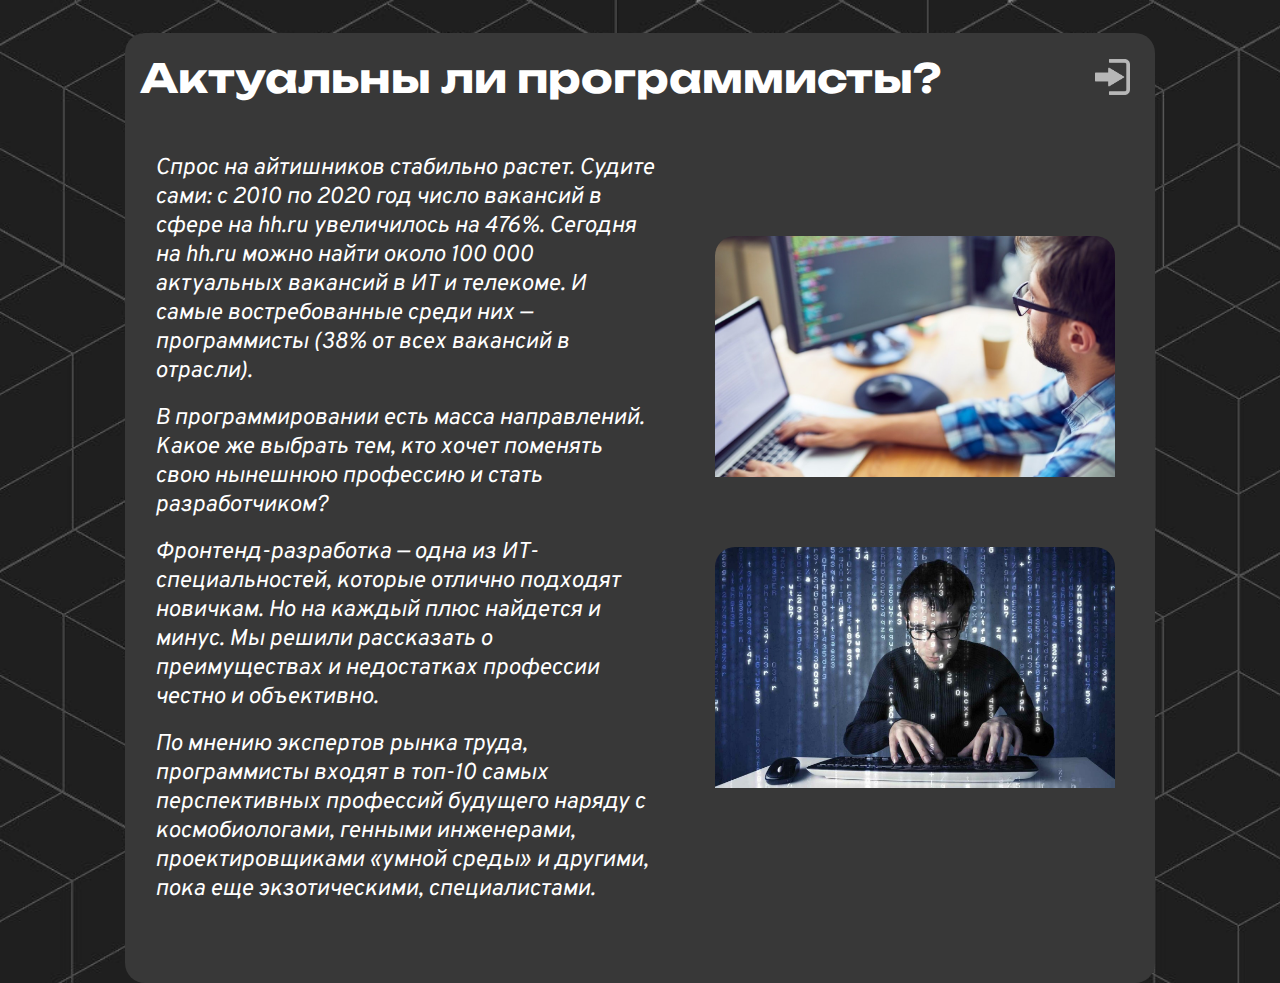
==== Актуальность.html @ e57abe6d "Add files via upload" ====
<!DOCTYPE HTML>
    <HTML>
        <link rel="stylesheet" href="2.css">
        <head>
            <link rel="preconnect" href="https://fonts.googleapis.com">
            <link rel="preconnect" href="https://fonts.gstatic.com" crossorigin>
            <link href="https://fonts.googleapis.com/css2?family=Overpass&display=swap" rel="stylesheet">
            <link href="https://fonts.googleapis.com/css2?family=Overpass:wght@800&family=Unbounded:wght@800&display=swap" rel="stylesheet">
            <title>
                Актуальность профессии программиста
            </title>
        </head>
        <body background="images/code.jpg"; background-attachment: fixed; background-repeat: repeat-x;>
            <div>
                <div class="box">
                    <h2 class="h2p fix">Актуальны ли программисты?</h2>
                    <a href="index.html"><img class="img3pos" src="images/back.png"></a>
                    <div class="imgbase">
                        <img class="img" src="images/21.jpg">
                        <img class="img" src="images/22.jpg">
                    </div>
                    <div class="text fix">
                        
                        <p><b></b></p>
                        <i>
                            <p>Спрос на айтишников стабильно растет. Судите сами: с 2010 по 2020 год число вакансий в сфере на hh.ru увеличилось на 476%. Сегодня на hh.ru можно найти около 100 000 актуальных вакансий в ИТ и телекоме. И самые востребованные среди них — программисты (38% от всех вакансий в отрасли).</p>
                            <p>В программировании есть масса направлений. Какое же выбрать тем, кто хочет поменять свою нынешнюю профессию и стать разработчиком?</p>
                            <p>Фронтенд-разработка — одна из ИТ-специальностей, которые отлично подходят новичкам. Но на каждый плюс найдется и минус. Мы решили рассказать о преимуществах и недостатках профессии честно и объективно.</p>
                            <p>По мнению экспертов рынка труда, программисты входят в топ-10 самых перспективных профессий будущего наряду с космобиологами, генными инженерами, проектировщиками «умной среды» и другими, пока еще экзотическими, специалистами.</p>
                            <p></p>
                        </i>
                     </div>
                </div>
            </div>
        </body>
    </HTML>
---- 2.css ----
body {
  background: rgb(0, 0, 0) url(images/fon.jpg);
  /*background: rgb(56, 56, 56);*/
  color: rgb(255, 255, 255);  
  background-repeat: repeat-y;
  background-size: 190%;
  margin: 0;

}

h1 {
    color: rgb(255, 255, 255);
    text-align: center;
    font-family: 'Unbounded', cursive;
    
  }
.h1p {
  padding-right: 400px;
  font-size: 60px;
  padding-top: 30px;
}

h2 {
  color: rgb(255, 255, 255);
  text-align: center;
  font-size: 40px;
  text-align: left;
  font-family: 'Unbounded', cursive;
 }  

.h2p {
  padding-right: 100px;
  padding-top: 20px;
}
.h2p1 {
  position: relative;
  top:1000px;
  left:0px;
}
a {
  color:rgb(189, 189, 189);
  cursor: pointer;
}

p{
  color: rgb(255, 255, 255);
  text-align: left;
  margin: auto;
  font-size: 23px;
  font-family: 'Overpass', sans-serif;
  padding-bottom: 18px;
}
.p1p {
  padding-bottom: 0px;
  padding-left: 0px;
  padding-right: 0px;
  padding-top: 0px;
  position: relative;
  bottom: 2846px;
  left: 500px;
}
.p2p {
  position: relative;
  left: 100%;
}

.bh1 {
  color: rgb(255, 255, 255);
  text-align: center;
  padding-bottom: 0px;
  padding-left: 0px;
  padding-right: 200px;
  padding-top: 0px;
  margin: auto;
  font-size: 23px;
}

.box {
  background-color: #383838;
  width: 100%;
  height: 950px;
  padding: 0 15px;
  margin: 0 auto;
  max-width: 1000px;
  border-radius: 20px;
}
.text {
  width: 50%;
  height: 400px;
  padding: 0 15px;
  margin: 0 auto;
  max-width: 1000px;
  padding-right: 500px;
 
}

.img{
  object-fit: cover;
  scale: 100%;
  float: right;
  width: 400px;
  height: 240.65px;
  border-radius: 20px;
  padding-bottom: 70px;
}

.imgbase{
  float:right;
  width: 40%;
  padding-top: 100px;
  padding-right:25px;
}

.img3pos {
object-fit: cover;
scale: 100%;
float: right;
width: 35px;
height: auto;
margin-top: -77px;
margin-right: 10px;
}

b {
  font-size: 28px;
}
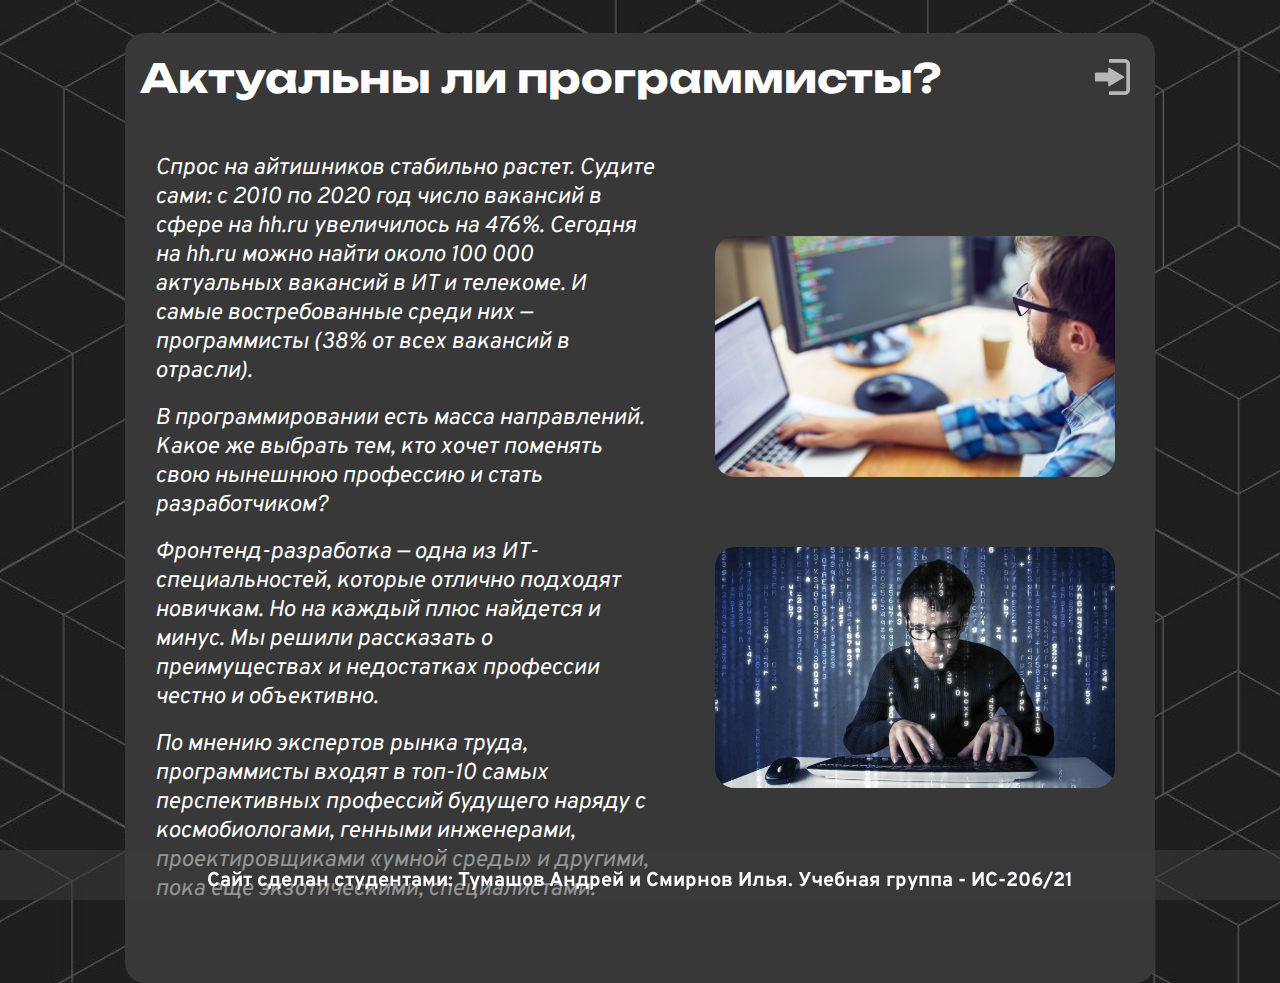
==== commit f538524f: "Add files via upload" ====
--- a/Актуальность.html
+++ b/Актуальность.html
@@ -20,7 +20,6 @@
                         <img class="img" src="images/22.jpg">
                     </div>
                     <div class="text fix">
-                        
                         <p><b></b></p>
                         <i>
                             <p>Спрос на айтишников стабильно растет. Судите сами: с 2010 по 2020 год число вакансий в сфере на hh.ru увеличилось на 476%. Сегодня на hh.ru можно найти около 100 000 актуальных вакансий в ИТ и телекоме. И самые востребованные среди них — программисты (38% от всех вакансий в отрасли).</p>
@@ -33,4 +32,7 @@
                 </div>
             </div>
         </body>
+        <div class="footer">
+            <div class="txt">Сайт сделан студентами: Тумашов Андрей и Смирнов Илья. Учебная группа - ИС-206/21</div>
+        </div>
     </HTML>--- a/2.css
+++ b/2.css
@@ -101,7 +101,7 @@
   width: 400px;
   height: 240.65px;
   border-radius: 20px;
-  padding-bottom: 70px;
+  margin-bottom: 70px;
 }
 
 .imgbase{
@@ -123,4 +123,24 @@
 
 b {
   font-size: 28px;
+}
+.footer {
+  background-color: #3b3b3b8a;
+   position: fixed;
+   right: 0;
+   bottom: 0;
+   text-align: center; 
+   width: 100%;
+   height:50px;   
+   font-size: 19px;
+  font-weight: bold;
+  color: #fafaff;  
+  font-family: 'Overpass', sans-serif;
+  font-size: 20px;
+  vertical-align: middle
+ }
+
+ .txt {
+  position:relative;
+  top: 35%;
 }